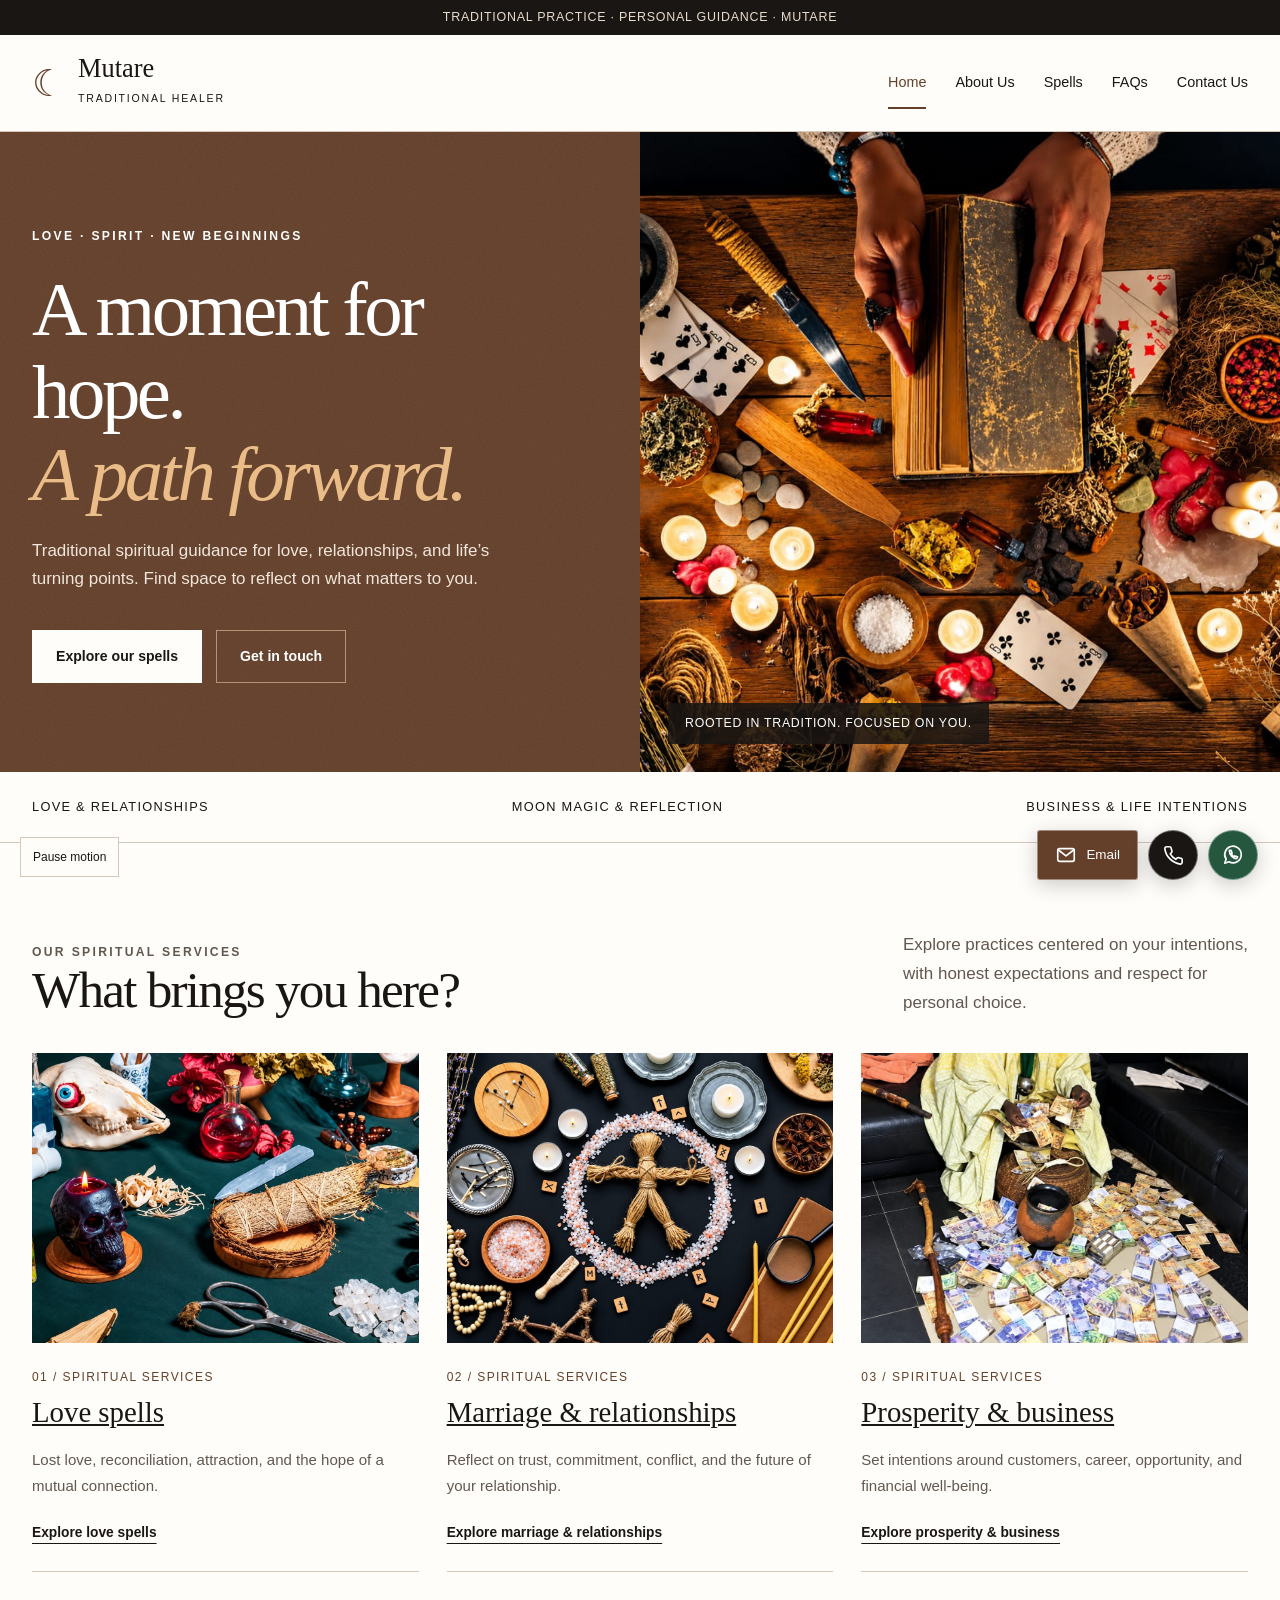
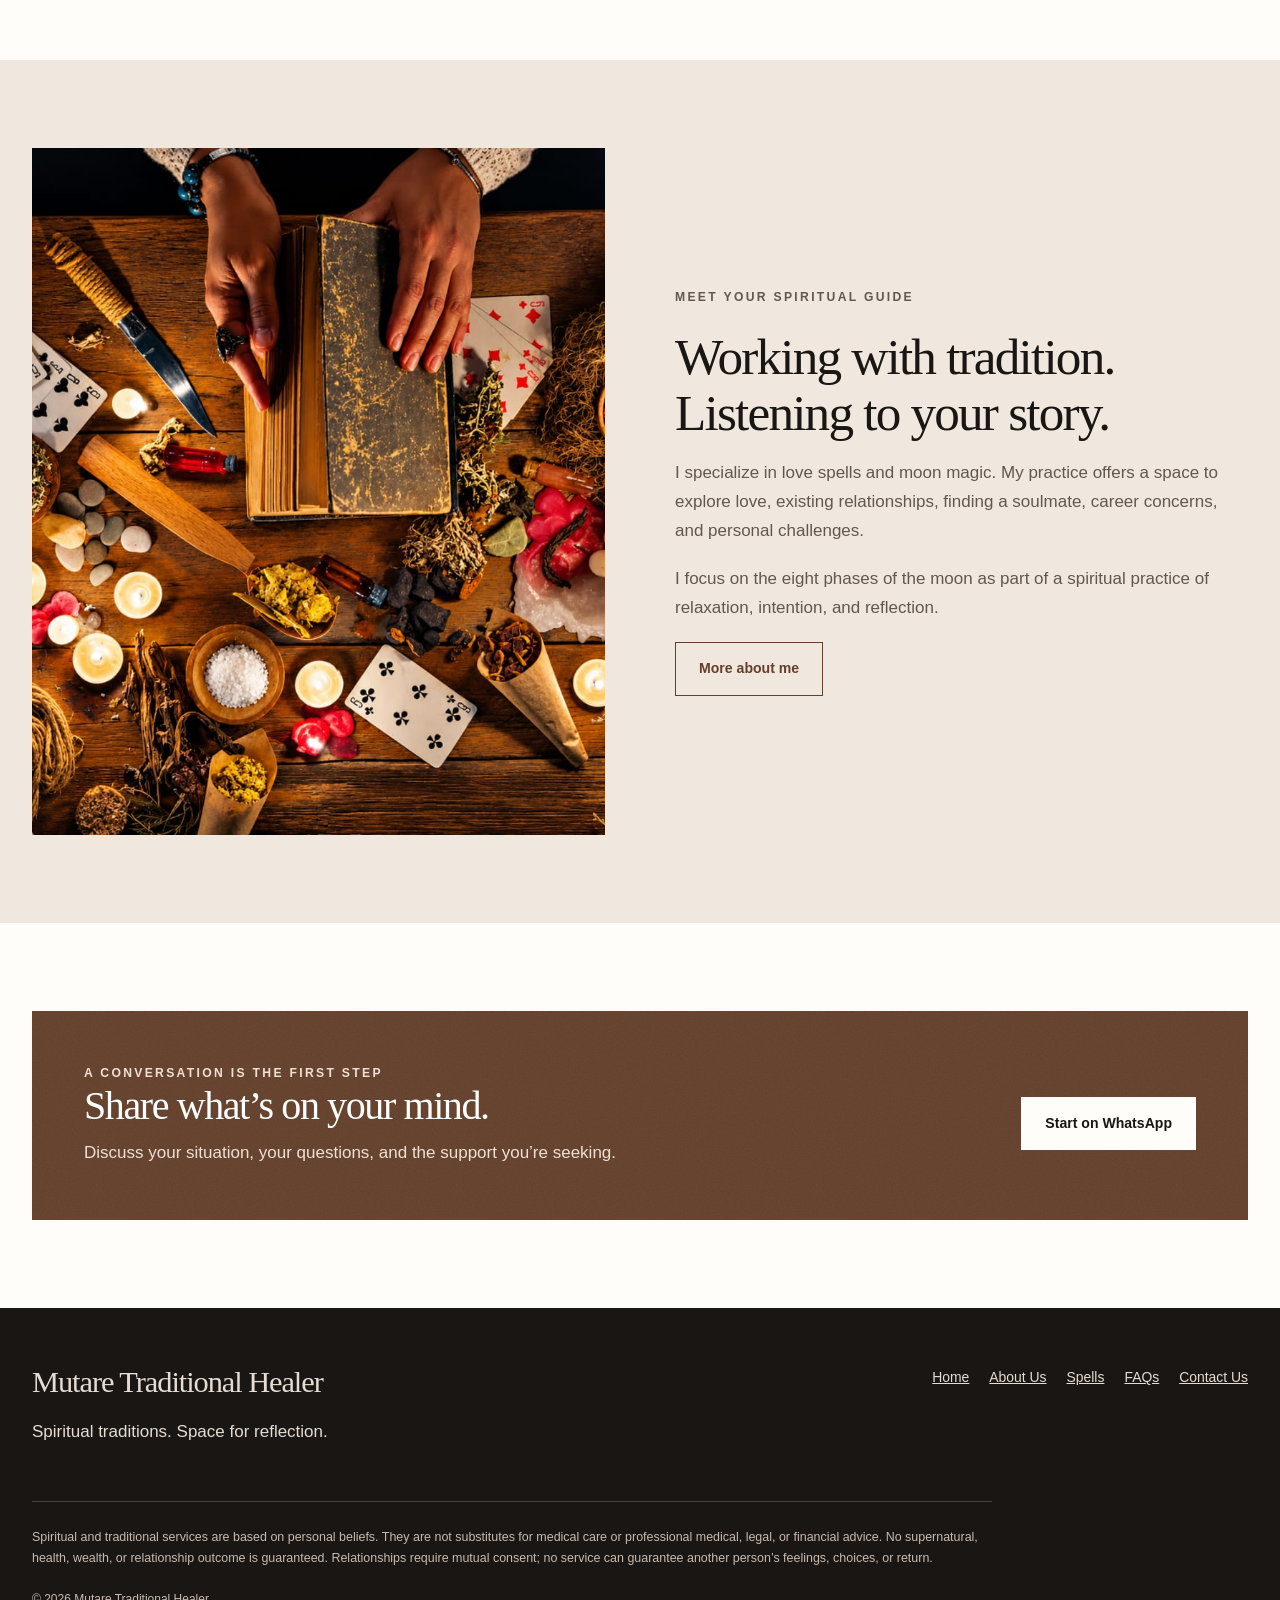
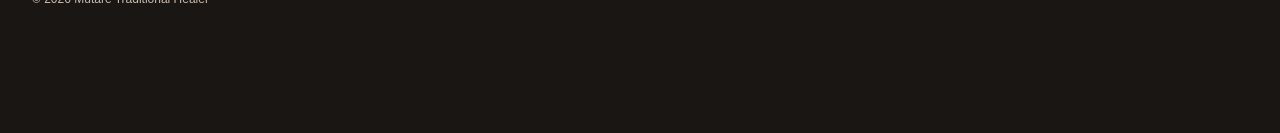
==== index.html @ 8c105fc8 "Add files via upload" ====
<!doctype html><html lang="en"><head><meta charset="utf-8"><meta name="viewport" content="width=device-width, initial-scale=1"><meta name="description" content="Traditional spiritual guidance for love, relationships, moon magic, and life intentions."><meta name="theme-color" content="#64402a"><title>Home | Mutare Traditional Healer</title><link rel="icon" type="image/svg+xml" href="data:image/svg+xml,%3Csvg xmlns='http://www.w3.org/2000/svg' viewBox='0 0 64 64'%3E%3Crect width='64' height='64' rx='10' fill='%2364402a'/%3E%3Cpath d='M43 12a22 22 0 1 0 0 40 23 23 0 0 1 0-40' fill='%23fffdfa'/%3E%3C/svg%3E"><link rel="stylesheet" href="styles.css"><script defer src="script.js"></script><noscript><style>.menu-toggle{display:none}.nav{display:flex;position:static;flex-wrap:wrap}.header-inner{flex-wrap:wrap;padding-block:12px}.motion-toggle{display:none}</style></noscript></head><body><a class="skip" href="#main">Skip to content</a><div class="topline">TRADITIONAL PRACTICE · PERSONAL GUIDANCE · MUTARE</div><header class="site-header"><div class="wrap header-inner"><a class="brand" href="index.html" aria-label="Mutare Traditional Healer home"><span class="brand-mark" aria-hidden="true">☾</span><span><strong>Mutare</strong><small>Traditional Healer</small></span></a><button class="menu-toggle" aria-expanded="false" aria-controls="navigation">Menu</button><nav class="nav" id="navigation" aria-label="Main navigation"><a href="index.html" aria-current="page">Home</a><a href="about.html">About Us</a><a href="spells.html">Spells</a><a href="faqs.html">FAQs</a><a href="contact.html">Contact Us</a></nav></div></header><main id="main"><section class="hero"><div class="hero-copy texture"><p class="eyebrow">Love · Spirit · New beginnings</p><h1>A moment for<br>hope.<br><em>A path forward.</em></h1><p>Traditional spiritual guidance for love, relationships, and life’s turning points. Find space to reflect on what matters to you.</p><div class="actions"><a class="button light" href="spells.html">Explore our spells</a><a class="button outline" href="contact.html">Get in touch</a></div></div><div class="hero-media"><img src="assets/love%20spell.jpeg" alt="Candles, herbs, and an open book arranged on a rustic ritual table" fetchpriority="high" width="1280" height="960"><span class="image-note">ROOTED IN TRADITION. FOCUSED ON YOU.</span></div></section><div class="intro-band"><div class="wrap"><span>Love & relationships</span><span>Moon magic & reflection</span><span>Business & life intentions</span></div></div><section class="section"><div class="wrap"><div class="section-heading" data-reveal><div><p class="eyebrow">Our spiritual services</p><h2>What brings you here?</h2></div><p>Explore practices centered on your intentions, with honest expectations and respect for personal choice.</p></div><div class="cards"><article class="card" data-reveal><a class="card-image" href="love-spells.html" aria-label="Explore Love spells"><img src="assets/get%20lost%20lover%20back%20spell.jpeg" alt="Love spells ritual imagery" loading="lazy" width="1280" height="960"></a><p class="number">01 / SPIRITUAL SERVICES</p><h3><a href="love-spells.html">Love spells</a></h3><p>Lost love, reconciliation, attraction, and the hope of a mutual connection.</p><a class="text-link" href="love-spells.html">Explore love spells</a></article><article class="card" data-reveal><a class="card-image" href="spells.html#relationships" aria-label="Explore Marriage & relationships"><img src="assets/stop%20divorce.jpeg" alt="Marriage & relationships ritual imagery" loading="lazy" width="1280" height="960"></a><p class="number">02 / SPIRITUAL SERVICES</p><h3><a href="spells.html#relationships">Marriage & relationships</a></h3><p>Reflect on trust, commitment, conflict, and the future of your relationship.</p><a class="text-link" href="spells.html#relationships">Explore marriage & relationships</a></article><article class="card" data-reveal><a class="card-image" href="spells.html#prosperity" aria-label="Explore Prosperity & business"><img src="assets/wealth%20ritual.jpeg" alt="Prosperity & business ritual imagery" loading="lazy" width="1280" height="960"></a><p class="number">03 / SPIRITUAL SERVICES</p><h3><a href="spells.html#prosperity">Prosperity & business</a></h3><p>Set intentions around customers, career, opportunity, and financial well-being.</p><a class="text-link" href="spells.html#prosperity">Explore prosperity & business</a></article></div></div></section><section class="section soft"><div class="wrap split" data-reveal><div><img src="assets/love%20spell.jpeg" alt="Traditional spell and moon magic service imagery" loading="lazy" width="1280" height="960"></div><div class="body-copy"><p class="eyebrow">Meet your spiritual guide</p><h2>Working with tradition.<br>Listening to your story.</h2><p>I specialize in love spells and moon magic. My practice offers a space to explore love, existing relationships, finding a soulmate, career concerns, and personal challenges.</p><p>I focus on the eight phases of the moon as part of a spiritual practice of relaxation, intention, and reflection.</p><a class="button dark-outline" href="about.html">More about me</a></div></div></section><section class="section"><div class="wrap callout texture" data-reveal><div><p class="eyebrow">A conversation is the first step</p><h2>Share what’s on your mind.</h2><p>Discuss your situation, your questions, and the support you’re seeking.</p></div><div class="actions"><a class="button light" href="https://wa.me/2639151360">Start on WhatsApp</a></div></div></section></main><footer class="site-footer"><div class="wrap"><div class="footer-top"><div><h2>Mutare Traditional Healer</h2><p>Spiritual traditions. Space for reflection.</p></div><nav class="footer-links" aria-label="Footer navigation"><a href="index.html">Home</a><a href="about.html">About Us</a><a href="spells.html">Spells</a><a href="faqs.html">FAQs</a><a href="contact.html">Contact Us</a></nav></div><p class="disclaimer">Spiritual and traditional services are based on personal beliefs. They are not substitutes for medical care or professional medical, legal, or financial advice. No supernatural, health, wealth, or relationship outcome is guaranteed. Relationships require mutual consent; no service can guarantee another person’s feelings, choices, or return.</p><p class="copyright">© 2026 Mutare Traditional Healer</p></div></footer><button class="motion-toggle" aria-pressed="false">Pause motion</button><div class="contact-dock" role="group" aria-label="Quick contact"><a class="email" href="mailto:mutaredamafalls@gmail.com" aria-label="Email Mutare Traditional Healer"><svg class="icon" viewBox="0 0 24 24" aria-hidden="true"><rect x="3" y="5" width="18" height="14" rx="2"/><path d="m3 6 9 7 9-7"/></svg><span>Email</span></a><a class="phone shake" href="tel:+2639151360" aria-label="Call +263 915 1360"><svg class="icon" viewBox="0 0 24 24" aria-hidden="true"><path d="M22 16.9v3a2 2 0 0 1-2.2 2A19.8 19.8 0 0 1 3.1 5.2 2 2 0 0 1 5.1 3h3a2 2 0 0 1 2 1.7c.1.9.4 1.8.7 2.6a2 2 0 0 1-.5 2.1L9 10.7a16 16 0 0 0 6 6l1.3-1.3a2 2 0 0 1 2.1-.5c.8.3 1.7.6 2.6.7a2 2 0 0 1 1 1.3z"/></svg></a><a class="whatsapp shake" href="https://wa.me/2639151360" aria-label="Chat on WhatsApp"><svg class="icon" viewBox="0 0 24 24" aria-hidden="true"><path d="M21 11.5a9 9 0 0 1-13.4 7.9L3 21l1.5-4.6A9 9 0 1 1 21 11.5z"/><path d="M8 7c0 5 4 9 8 9l1-2-3-1-1 1-3-3 1-1-1-3z"/></svg></a></div></body></html>
---- styles.css ----
@charset "UTF-8";
:root{--ink:#191613;--brown:#64402a;--rust:#85563a;--paper:#fffdfa;--muted:#62574f;--line:#d6c7bb;--gold:#dbaf78}*{box-sizing:border-box}html{scroll-behavior:smooth;scroll-padding-top:110px}body{margin:0;background:var(--paper);color:var(--ink);font:17px/1.7 Arial,sans-serif}a{color:inherit}img{display:block;width:100%;height:auto;object-fit:cover}button{font:inherit}h1,h2,h3,p{margin:0 0 1.2rem}h1,h2,h3{font-family:Georgia,serif;font-weight:400;line-height:1.08}h1{font-size:clamp(3rem,6vw,5.7rem);letter-spacing:-.045em}h2{font-size:clamp(2.2rem,4vw,3.6rem);letter-spacing:-.035em}h3{font-size:1.8rem}.wrap{width:min(1220px,calc(100% - 64px));margin:auto}.eyebrow{text-transform:uppercase;letter-spacing:.19em;font-size:.76rem;font-weight:700;margin-bottom:22px}.topline{background:var(--ink);color:#e9dccc;text-align:center;padding:7px 20px;font-size:.78rem;letter-spacing:.06em}.site-header{position:sticky;top:0;z-index:20;background:rgba(255,253,250,.97);border-bottom:1px solid var(--line)}.header-inner{display:flex;align-items:center;justify-content:space-between;gap:24px;min-height:96px}.brand{text-decoration:none;display:flex;align-items:center;gap:13px}.brand-mark{font-size:37px;color:var(--brown);line-height:1}.brand strong{font-family:Georgia,serif;font-size:1.65rem;font-weight:400;display:block;line-height:1.1}.brand small{font-size:.66rem;letter-spacing:.17em;text-transform:uppercase}.nav{display:flex;gap:29px;align-items:center}.nav a{text-decoration:none;font-size:.9rem;padding:13px 0;border-bottom:2px solid transparent}.nav a:hover,.nav a[aria-current=page]{border-color:var(--brown);color:var(--brown)}.menu-toggle{display:none;background:none;border:1px solid var(--line);padding:8px 14px}.texture{background-color:var(--brown);background-image:url("assets/grain.svg");color:white}.hero{display:grid;grid-template-columns:1fr 1fr;min-height:640px}.hero-copy{padding:75px max(32px,calc((100vw - 1220px)/2)) 70px;padding-right:55px;display:flex;flex-direction:column;justify-content:center}.hero-copy h1 em{font-weight:400;color:#e9bc88}.hero-copy p:not(.eyebrow){color:#f2e6dc;max-width:490px}.hero-media{position:relative;overflow:hidden}.hero-media img{height:100%;position:absolute;inset:0}.image-note{position:absolute;bottom:28px;left:28px;background:#191613dc;color:white;padding:10px 17px;font-size:.77rem;letter-spacing:.06em}.actions{display:flex;flex-wrap:wrap;gap:14px;margin-top:16px}.button{display:inline-flex;align-items:center;justify-content:center;gap:10px;padding:14px 23px;background:var(--brown);border:1px solid var(--brown);color:white;text-decoration:none;font-size:.88rem;font-weight:700;transition:background .2s,transform .2s}.button:hover{background:#3e291c;transform:translateY(-2px)}.button.light{background:var(--paper);border-color:var(--paper);color:var(--ink)}.button.outline{background:transparent;border-color:#b79275;color:white}.button.dark-outline{background:transparent;color:var(--brown)}.intro-band{padding:24px 0;border-bottom:1px solid var(--line)}.intro-band .wrap{display:flex;justify-content:space-between;gap:20px;flex-wrap:wrap}.intro-band span{font-size:.8rem;letter-spacing:.1em;text-transform:uppercase}.section{padding:88px 0}.section-heading{display:flex;justify-content:space-between;align-items:end;gap:40px;margin-bottom:35px}.section-heading h2{max-width:650px;margin-bottom:0}.section-heading p{max-width:345px;color:var(--muted);margin:0}.cards{display:grid;grid-template-columns:repeat(3,1fr);gap:28px}.card{border-bottom:1px solid var(--line);padding-bottom:24px}.card-image{overflow:hidden;display:block;margin-bottom:24px}.card img{aspect-ratio:4/3;transition:transform .6s}.card:hover img{transform:scale(1.035)}.card p{color:var(--muted);font-size:.94rem}.card .number{font-size:.75rem;letter-spacing:.12em;color:var(--brown);margin-bottom:10px}.text-link{font-weight:700;font-size:.86rem;text-underline-offset:6px}.split{display:grid;grid-template-columns:1fr 1fr;align-items:center;gap:70px}.split img{aspect-ratio:5/6}.soft{background:#f0e8df}.body-copy p{color:var(--muted)}.callout{padding:52px;display:flex;justify-content:space-between;gap:35px;align-items:center}.callout h2{font-size:2.5rem;margin-bottom:12px}.callout p{margin:0;color:#efe1d5}.page-heading{padding:65px 0}.page-heading h1{font-size:clamp(3rem,6vw,4.9rem);max-width:850px}.page-heading p:last-child{max-width:720px;margin-bottom:0}.breadcrumb{font-size:.8rem;margin-bottom:25px}.prose{max-width:820px}.prose h2{font-size:2.4rem;margin-top:45px}.prose p{color:var(--muted)}.prose ul{padding-left:22px}.note{border-left:3px solid var(--rust);padding:18px 22px;background:#f0e8df;font-size:.92rem;margin:28px 0}.moon-row{display:flex;justify-content:space-between;gap:12px;margin:30px 0;font-size:2.1rem;color:var(--brown);flex-wrap:wrap}.service-grid{display:grid;grid-template-columns:repeat(2,1fr);gap:32px}.service-grid .card img{aspect-ratio:16/10}.service-grid ul{padding-left:22px;color:var(--muted)}.faq-layout{display:grid;grid-template-columns:1fr 2fr;gap:75px}.faq-layout aside p{color:var(--muted)}details{border-bottom:1px solid var(--line);padding:22px 0}summary{cursor:pointer;font-family:Georgia,serif;font-size:1.35rem;padding-right:24px}details p{margin:18px 0 0;color:var(--muted)}.contact-grid{display:grid;grid-template-columns:repeat(3,1fr);gap:25px}.contact-card{padding:35px 25px;border:1px solid var(--line);overflow-wrap:anywhere}.contact-card>svg{width:35px;height:35px;color:var(--brown);margin-bottom:24px}.contact-card p{color:var(--muted);font-size:.92rem}.contact-card .button{margin-top:10px}.site-footer{background:var(--ink);color:#e6dcd4;padding:58px 0 105px}.footer-top{display:flex;justify-content:space-between;gap:40px;margin-bottom:35px}.footer-top h2{font-size:1.9rem}.footer-links{display:flex;gap:20px;flex-wrap:wrap;font-size:.87rem}.disclaimer{border-top:1px solid #514237;padding-top:25px;font-size:.78rem;color:#c9bbb0;max-width:960px}.copyright{font-size:.75rem;color:#c9bbb0}.contact-dock{position:fixed;bottom:20px;right:22px;display:flex;gap:10px;z-index:30}.contact-dock a{box-shadow:0 5px 20px #0003;text-decoration:none;display:flex;align-items:center;justify-content:center;gap:9px;background:var(--ink);color:white;min-width:50px;min-height:50px;padding:12px;border:1px solid #fff6;border-radius:50%}.contact-dock .email{border-radius:3px;padding:12px 17px;font-size:.84rem;background:var(--brown);animation:dance 6s 1s infinite}.contact-dock .whatsapp{background:#24573d}.icon{width:22px;height:22px;fill:none;stroke:currentColor;stroke-width:1.8;stroke-linecap:round;stroke-linejoin:round}.shake .icon{animation:shake 5s infinite}.phone .icon{animation-delay:1s}.motion-toggle{position:fixed;bottom:23px;left:20px;z-index:30;border:1px solid var(--line);background:var(--paper);color:var(--ink);padding:9px 12px;font-size:.75rem}.skip{position:fixed;top:-100px;left:15px;z-index:99;background:white;padding:12px}.skip:focus{top:10px}:focus-visible{outline:3px solid #b47b3f;outline-offset:5px}.reveal-ready{opacity:0;transform:translateY(24px);transition:opacity .65s ease,transform .65s ease}.reveal-ready.visible{opacity:1;transform:none}@keyframes shake{0%,8%,100%{transform:rotate(0)}2%,6%{transform:rotate(-15deg)}4%{transform:rotate(15deg)}}@keyframes dance{0%,12%,100%{transform:translateY(0) rotate(0)}3%,9%{transform:translateY(-5px) rotate(-3deg)}6%{transform:translateY(-2px) rotate(3deg)}}.motion-off *{animation:none!important;scroll-behavior:auto!important}.motion-off .reveal-ready{opacity:1;transform:none;transition:none}@media(prefers-reduced-motion:reduce){html{scroll-behavior:auto}*,*::before,*::after{animation:none!important;transition:none!important}.reveal-ready{opacity:1;transform:none}}@media(min-width:1600px){.hero-copy{padding-left:max(32px,calc((100vw - 1220px)/2));padding-right:60px}}@media(max-width:900px){.nav{gap:17px}.wrap{width:calc(100% - 40px)}.hero{min-height:570px}.hero-copy{padding:55px 30px}.cards{gap:20px}.split{gap:35px}.contact-grid{grid-template-columns:1fr}.faq-layout{gap:35px}.section{padding:65px 0}}@media(max-width:700px){.header-inner{min-height:80px}.brand strong{font-size:1.4rem}.menu-toggle{display:block}.nav{display:none;position:absolute;top:100%;left:0;right:0;padding:15px 25px;background:var(--paper);border-bottom:1px solid var(--line);flex-direction:column;align-items:stretch;gap:0}.nav.open{display:flex}.hero{grid-template-columns:1fr}.hero-copy{padding:48px 24px}.hero-media{height:330px}.hero h1{font-size:3.4rem}.cards,.service-grid,.split,.faq-layout{grid-template-columns:1fr}.cards{gap:38px}.section-heading{display:block}.section-heading p{margin-top:20px}.intro-band .wrap{gap:10px;justify-content:center}.intro-band span{font-size:.67rem}.section{padding:55px 0}.split img{aspect-ratio:4/3}.callout{padding:30px 24px;display:block}.callout .actions{margin-top:25px}.footer-top{flex-direction:column}.page-heading{padding:48px 0}.page-heading h1{font-size:3.1rem}.contact-dock{right:12px;bottom:13px;gap:7px}.contact-dock a{min-width:44px;min-height:44px;padding:10px}.contact-dock .email{padding:10px 12px}.motion-toggle{left:12px;bottom:17px;font-size:.65rem;padding:7px}.site-footer{padding-bottom:110px}}
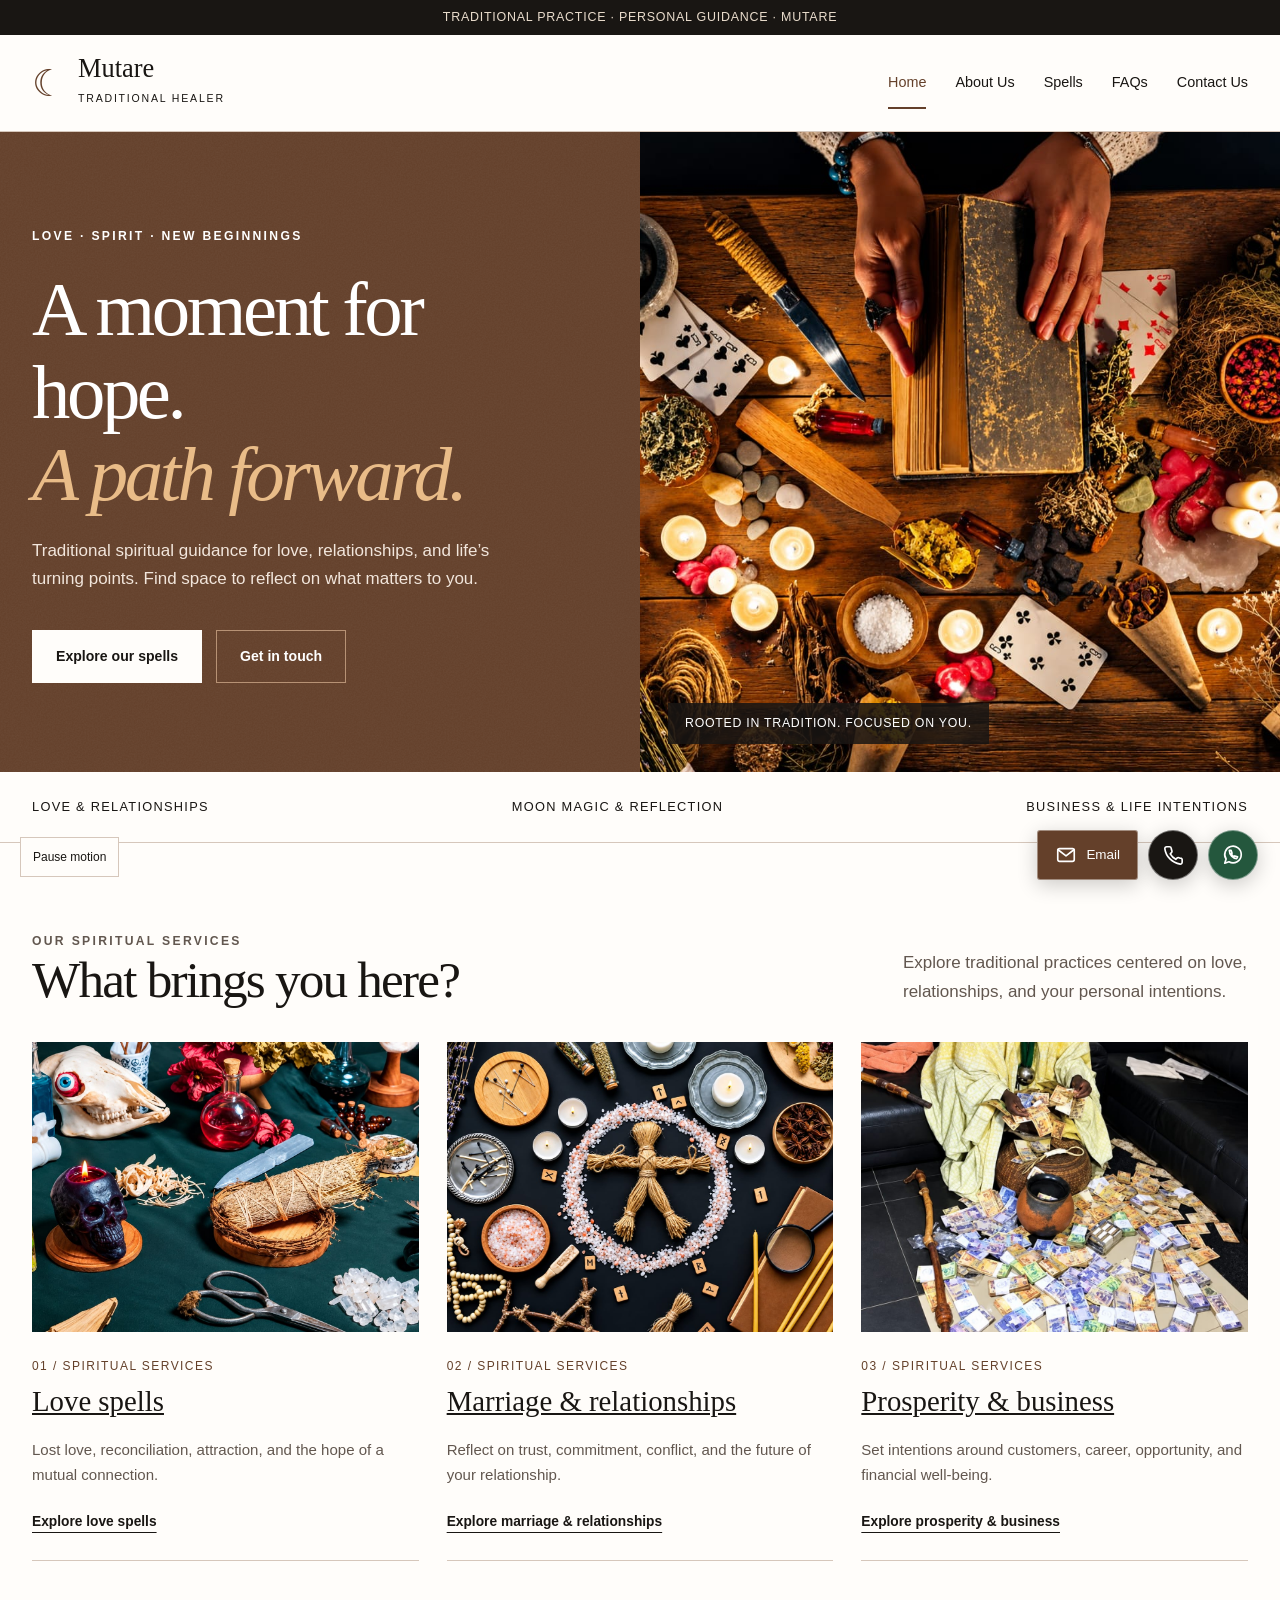
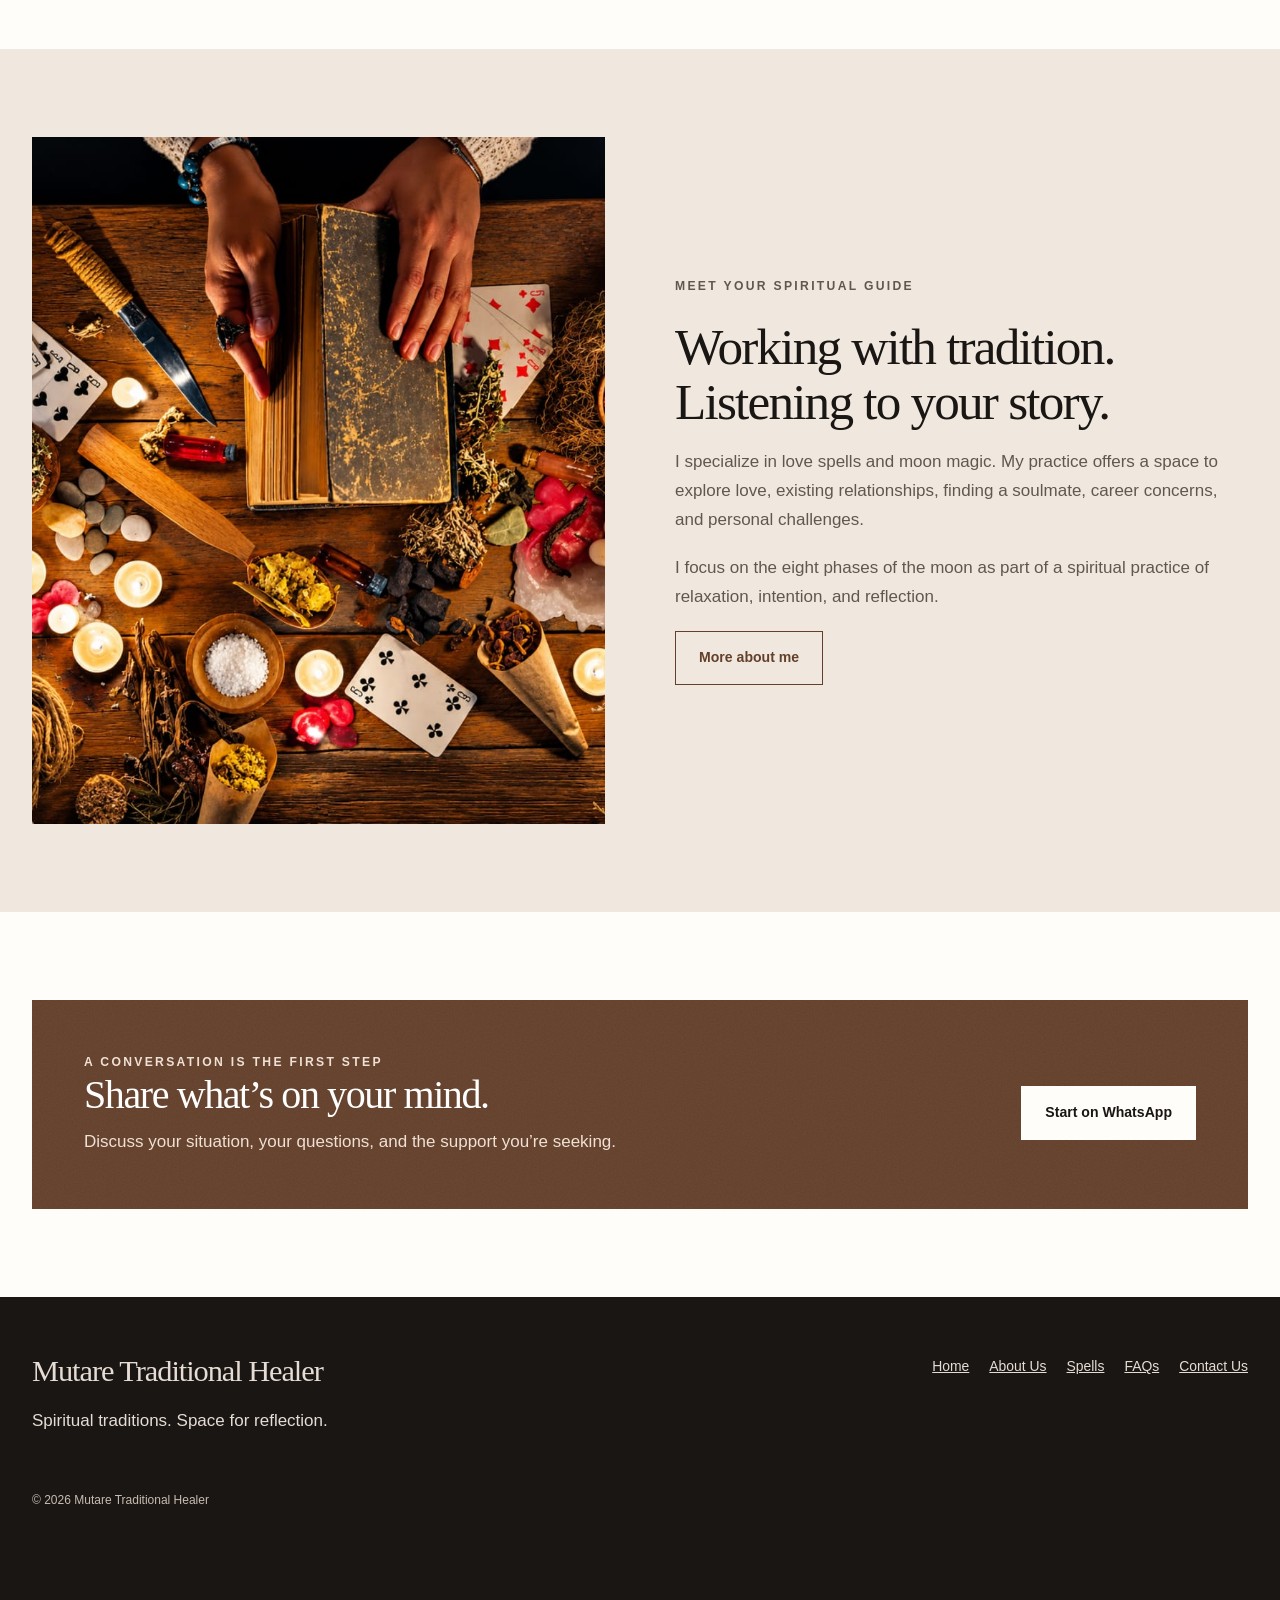
==== commit a68b2cfe: "Add files via upload" ====
--- a/index.html
+++ b/index.html
@@ -1 +1 @@
-<!doctype html><html lang="en"><head><meta charset="utf-8"><meta name="viewport" content="width=device-width, initial-scale=1"><meta name="description" content="Traditional spiritual guidance for love, relationships, moon magic, and life intentions."><meta name="theme-color" content="#64402a"><title>Home | Mutare Traditional Healer</title><link rel="icon" type="image/svg+xml" href="data:image/svg+xml,%3Csvg xmlns='http://www.w3.org/2000/svg' viewBox='0 0 64 64'%3E%3Crect width='64' height='64' rx='10' fill='%2364402a'/%3E%3Cpath d='M43 12a22 22 0 1 0 0 40 23 23 0 0 1 0-40' fill='%23fffdfa'/%3E%3C/svg%3E"><link rel="stylesheet" href="styles.css"><script defer src="script.js"></script><noscript><style>.menu-toggle{display:none}.nav{display:flex;position:static;flex-wrap:wrap}.header-inner{flex-wrap:wrap;padding-block:12px}.motion-toggle{display:none}</style></noscript></head><body><a class="skip" href="#main">Skip to content</a><div class="topline">TRADITIONAL PRACTICE · PERSONAL GUIDANCE · MUTARE</div><header class="site-header"><div class="wrap header-inner"><a class="brand" href="index.html" aria-label="Mutare Traditional Healer home"><span class="brand-mark" aria-hidden="true">☾</span><span><strong>Mutare</strong><small>Traditional Healer</small></span></a><button class="menu-toggle" aria-expanded="false" aria-controls="navigation">Menu</button><nav class="nav" id="navigation" aria-label="Main navigation"><a href="index.html" aria-current="page">Home</a><a href="about.html">About Us</a><a href="spells.html">Spells</a><a href="faqs.html">FAQs</a><a href="contact.html">Contact Us</a></nav></div></header><main id="main"><section class="hero"><div class="hero-copy texture"><p class="eyebrow">Love · Spirit · New beginnings</p><h1>A moment for<br>hope.<br><em>A path forward.</em></h1><p>Traditional spiritual guidance for love, relationships, and life’s turning points. Find space to reflect on what matters to you.</p><div class="actions"><a class="button light" href="spells.html">Explore our spells</a><a class="button outline" href="contact.html">Get in touch</a></div></div><div class="hero-media"><img src="assets/love%20spell.jpeg" alt="Candles, herbs, and an open book arranged on a rustic ritual table" fetchpriority="high" width="1280" height="960"><span class="image-note">ROOTED IN TRADITION. FOCUSED ON YOU.</span></div></section><div class="intro-band"><div class="wrap"><span>Love & relationships</span><span>Moon magic & reflection</span><span>Business & life intentions</span></div></div><section class="section"><div class="wrap"><div class="section-heading" data-reveal><div><p class="eyebrow">Our spiritual services</p><h2>What brings you here?</h2></div><p>Explore practices centered on your intentions, with honest expectations and respect for personal choice.</p></div><div class="cards"><article class="card" data-reveal><a class="card-image" href="love-spells.html" aria-label="Explore Love spells"><img src="assets/get%20lost%20lover%20back%20spell.jpeg" alt="Love spells ritual imagery" loading="lazy" width="1280" height="960"></a><p class="number">01 / SPIRITUAL SERVICES</p><h3><a href="love-spells.html">Love spells</a></h3><p>Lost love, reconciliation, attraction, and the hope of a mutual connection.</p><a class="text-link" href="love-spells.html">Explore love spells</a></article><article class="card" data-reveal><a class="card-image" href="spells.html#relationships" aria-label="Explore Marriage & relationships"><img src="assets/stop%20divorce.jpeg" alt="Marriage & relationships ritual imagery" loading="lazy" width="1280" height="960"></a><p class="number">02 / SPIRITUAL SERVICES</p><h3><a href="spells.html#relationships">Marriage & relationships</a></h3><p>Reflect on trust, commitment, conflict, and the future of your relationship.</p><a class="text-link" href="spells.html#relationships">Explore marriage & relationships</a></article><article class="card" data-reveal><a class="card-image" href="spells.html#prosperity" aria-label="Explore Prosperity & business"><img src="assets/wealth%20ritual.jpeg" alt="Prosperity & business ritual imagery" loading="lazy" width="1280" height="960"></a><p class="number">03 / SPIRITUAL SERVICES</p><h3><a href="spells.html#prosperity">Prosperity & business</a></h3><p>Set intentions around customers, career, opportunity, and financial well-being.</p><a class="text-link" href="spells.html#prosperity">Explore prosperity & business</a></article></div></div></section><section class="section soft"><div class="wrap split" data-reveal><div><img src="assets/love%20spell.jpeg" alt="Traditional spell and moon magic service imagery" loading="lazy" width="1280" height="960"></div><div class="body-copy"><p class="eyebrow">Meet your spiritual guide</p><h2>Working with tradition.<br>Listening to your story.</h2><p>I specialize in love spells and moon magic. My practice offers a space to explore love, existing relationships, finding a soulmate, career concerns, and personal challenges.</p><p>I focus on the eight phases of the moon as part of a spiritual practice of relaxation, intention, and reflection.</p><a class="button dark-outline" href="about.html">More about me</a></div></div></section><section class="section"><div class="wrap callout texture" data-reveal><div><p class="eyebrow">A conversation is the first step</p><h2>Share what’s on your mind.</h2><p>Discuss your situation, your questions, and the support you’re seeking.</p></div><div class="actions"><a class="button light" href="https://wa.me/2639151360">Start on WhatsApp</a></div></div></section></main><footer class="site-footer"><div class="wrap"><div class="footer-top"><div><h2>Mutare Traditional Healer</h2><p>Spiritual traditions. Space for reflection.</p></div><nav class="footer-links" aria-label="Footer navigation"><a href="index.html">Home</a><a href="about.html">About Us</a><a href="spells.html">Spells</a><a href="faqs.html">FAQs</a><a href="contact.html">Contact Us</a></nav></div><p class="disclaimer">Spiritual and traditional services are based on personal beliefs. They are not substitutes for medical care or professional medical, legal, or financial advice. No supernatural, health, wealth, or relationship outcome is guaranteed. Relationships require mutual consent; no service can guarantee another person’s feelings, choices, or return.</p><p class="copyright">© 2026 Mutare Traditional Healer</p></div></footer><button class="motion-toggle" aria-pressed="false">Pause motion</button><div class="contact-dock" role="group" aria-label="Quick contact"><a class="email" href="mailto:mutaredamafalls@gmail.com" aria-label="Email Mutare Traditional Healer"><svg class="icon" viewBox="0 0 24 24" aria-hidden="true"><rect x="3" y="5" width="18" height="14" rx="2"/><path d="m3 6 9 7 9-7"/></svg><span>Email</span></a><a class="phone shake" href="tel:+2639151360" aria-label="Call +263 915 1360"><svg class="icon" viewBox="0 0 24 24" aria-hidden="true"><path d="M22 16.9v3a2 2 0 0 1-2.2 2A19.8 19.8 0 0 1 3.1 5.2 2 2 0 0 1 5.1 3h3a2 2 0 0 1 2 1.7c.1.9.4 1.8.7 2.6a2 2 0 0 1-.5 2.1L9 10.7a16 16 0 0 0 6 6l1.3-1.3a2 2 0 0 1 2.1-.5c.8.3 1.7.6 2.6.7a2 2 0 0 1 1 1.3z"/></svg></a><a class="whatsapp shake" href="https://wa.me/2639151360" aria-label="Chat on WhatsApp"><svg class="icon" viewBox="0 0 24 24" aria-hidden="true"><path d="M21 11.5a9 9 0 0 1-13.4 7.9L3 21l1.5-4.6A9 9 0 1 1 21 11.5z"/><path d="M8 7c0 5 4 9 8 9l1-2-3-1-1 1-3-3 1-1-1-3z"/></svg></a></div></body></html>+<!doctype html><html lang="en"><head><meta charset="utf-8"><meta name="viewport" content="width=device-width, initial-scale=1"><meta name="description" content="Traditional spiritual guidance for love, relationships, moon magic, and life intentions."><meta name="theme-color" content="#64402a"><title>Home | Mutare Traditional Healer</title><link rel="icon" type="image/svg+xml" href="data:image/svg+xml,%3Csvg xmlns='http://www.w3.org/2000/svg' viewBox='0 0 64 64'%3E%3Crect width='64' height='64' rx='10' fill='%2364402a'/%3E%3Cpath d='M43 12a22 22 0 1 0 0 40 23 23 0 0 1 0-40' fill='%23fffdfa'/%3E%3C/svg%3E"><link rel="stylesheet" href="styles.css"><script defer src="script.js"></script><noscript><style>.menu-toggle{display:none}.nav{display:flex;position:static;flex-wrap:wrap}.header-inner{flex-wrap:wrap;padding-block:12px}.motion-toggle{display:none}</style></noscript></head><body><a class="skip" href="#main">Skip to content</a><div class="topline">TRADITIONAL PRACTICE · PERSONAL GUIDANCE · MUTARE</div><header class="site-header"><div class="wrap header-inner"><a class="brand" href="index.html" aria-label="Mutare Traditional Healer home"><span class="brand-mark" aria-hidden="true">☾</span><span><strong>Mutare</strong><small>Traditional Healer</small></span></a><button class="menu-toggle" aria-expanded="false" aria-controls="navigation">Menu</button><nav class="nav" id="navigation" aria-label="Main navigation"><a href="index.html" aria-current="page">Home</a><a href="about.html">About Us</a><a href="spells.html">Spells</a><a href="faqs.html">FAQs</a><a href="contact.html">Contact Us</a></nav></div></header><main id="main"><section class="hero"><div class="hero-copy texture"><p class="eyebrow">Love · Spirit · New beginnings</p><h1>A moment for<br>hope.<br><em>A path forward.</em></h1><p>Traditional spiritual guidance for love, relationships, and life’s turning points. Find space to reflect on what matters to you.</p><div class="actions"><a class="button light" href="spells.html">Explore our spells</a><a class="button outline" href="contact.html">Get in touch</a></div></div><div class="hero-media"><img src="assets/love%20spell.jpeg" alt="Candles, herbs, and an open book arranged on a rustic ritual table" fetchpriority="high" width="1280" height="960"><span class="image-note">ROOTED IN TRADITION. FOCUSED ON YOU.</span></div></section><div class="intro-band"><div class="wrap"><span>Love & relationships</span><span>Moon magic & reflection</span><span>Business & life intentions</span></div></div><section class="section"><div class="wrap"><div class="section-heading" data-reveal><div><p class="eyebrow">Our spiritual services</p><h2>What brings you here?</h2></div><p>Explore traditional practices centered on love, relationships, and your personal intentions.</p></div><div class="cards"><article class="card" data-reveal><a class="card-image" href="love-spells.html" aria-label="Explore Love spells"><img src="assets/get%20lost%20lover%20back%20spell.jpeg" alt="Love spells ritual imagery" loading="lazy" width="1280" height="960"></a><p class="number">01 / SPIRITUAL SERVICES</p><h3><a href="love-spells.html">Love spells</a></h3><p>Lost love, reconciliation, attraction, and the hope of a mutual connection.</p><a class="text-link" href="love-spells.html">Explore love spells</a></article><article class="card" data-reveal><a class="card-image" href="spells.html#relationships" aria-label="Explore Marriage & relationships"><img src="assets/stop%20divorce.jpeg" alt="Marriage & relationships ritual imagery" loading="lazy" width="1280" height="960"></a><p class="number">02 / SPIRITUAL SERVICES</p><h3><a href="spells.html#relationships">Marriage & relationships</a></h3><p>Reflect on trust, commitment, conflict, and the future of your relationship.</p><a class="text-link" href="spells.html#relationships">Explore marriage & relationships</a></article><article class="card" data-reveal><a class="card-image" href="spells.html#prosperity" aria-label="Explore Prosperity & business"><img src="assets/wealth%20ritual.jpeg" alt="Prosperity & business ritual imagery" loading="lazy" width="1280" height="960"></a><p class="number">03 / SPIRITUAL SERVICES</p><h3><a href="spells.html#prosperity">Prosperity & business</a></h3><p>Set intentions around customers, career, opportunity, and financial well-being.</p><a class="text-link" href="spells.html#prosperity">Explore prosperity & business</a></article></div></div></section><section class="section soft"><div class="wrap split" data-reveal><div><img src="assets/love%20spell.jpeg" alt="Traditional spell and moon magic service imagery" loading="lazy" width="1280" height="960"></div><div class="body-copy"><p class="eyebrow">Meet your spiritual guide</p><h2>Working with tradition.<br>Listening to your story.</h2><p>I specialize in love spells and moon magic. My practice offers a space to explore love, existing relationships, finding a soulmate, career concerns, and personal challenges.</p><p>I focus on the eight phases of the moon as part of a spiritual practice of relaxation, intention, and reflection.</p><a class="button dark-outline" href="about.html">More about me</a></div></div></section><section class="section"><div class="wrap callout texture" data-reveal><div><p class="eyebrow">A conversation is the first step</p><h2>Share what’s on your mind.</h2><p>Discuss your situation, your questions, and the support you’re seeking.</p></div><div class="actions"><a class="button light" href="https://wa.me/2639151360">Start on WhatsApp</a></div></div></section></main><footer class="site-footer"><div class="wrap"><div class="footer-top"><div><h2>Mutare Traditional Healer</h2><p>Spiritual traditions. Space for reflection.</p></div><nav class="footer-links" aria-label="Footer navigation"><a href="index.html">Home</a><a href="about.html">About Us</a><a href="spells.html">Spells</a><a href="faqs.html">FAQs</a><a href="contact.html">Contact Us</a></nav></div><p class="copyright">© 2026 Mutare Traditional Healer</p></div></footer><button class="motion-toggle" aria-pressed="false">Pause motion</button><div class="contact-dock" role="group" aria-label="Quick contact"><a class="email" href="mailto:mutaredamafalls@gmail.com" aria-label="Email Mutare Traditional Healer"><svg class="icon" viewBox="0 0 24 24" aria-hidden="true"><rect x="3" y="5" width="18" height="14" rx="2"/><path d="m3 6 9 7 9-7"/></svg><span>Email</span></a><a class="phone shake" href="tel:+2639151360" aria-label="Call +263 915 1360"><svg class="icon" viewBox="0 0 24 24" aria-hidden="true"><path d="M22 16.9v3a2 2 0 0 1-2.2 2A19.8 19.8 0 0 1 3.1 5.2 2 2 0 0 1 5.1 3h3a2 2 0 0 1 2 1.7c.1.9.4 1.8.7 2.6a2 2 0 0 1-.5 2.1L9 10.7a16 16 0 0 0 6 6l1.3-1.3a2 2 0 0 1 2.1-.5c.8.3 1.7.6 2.6.7a2 2 0 0 1 1 1.3z"/></svg></a><a class="whatsapp shake" href="https://wa.me/2639151360" aria-label="Chat on WhatsApp"><svg class="icon" viewBox="0 0 24 24" aria-hidden="true"><path d="M21 11.5a9 9 0 0 1-13.4 7.9L3 21l1.5-4.6A9 9 0 1 1 21 11.5z"/><path d="M8 7c0 5 4 9 8 9l1-2-3-1-1 1-3-3 1-1-1-3z"/></svg></a></div></body></html>
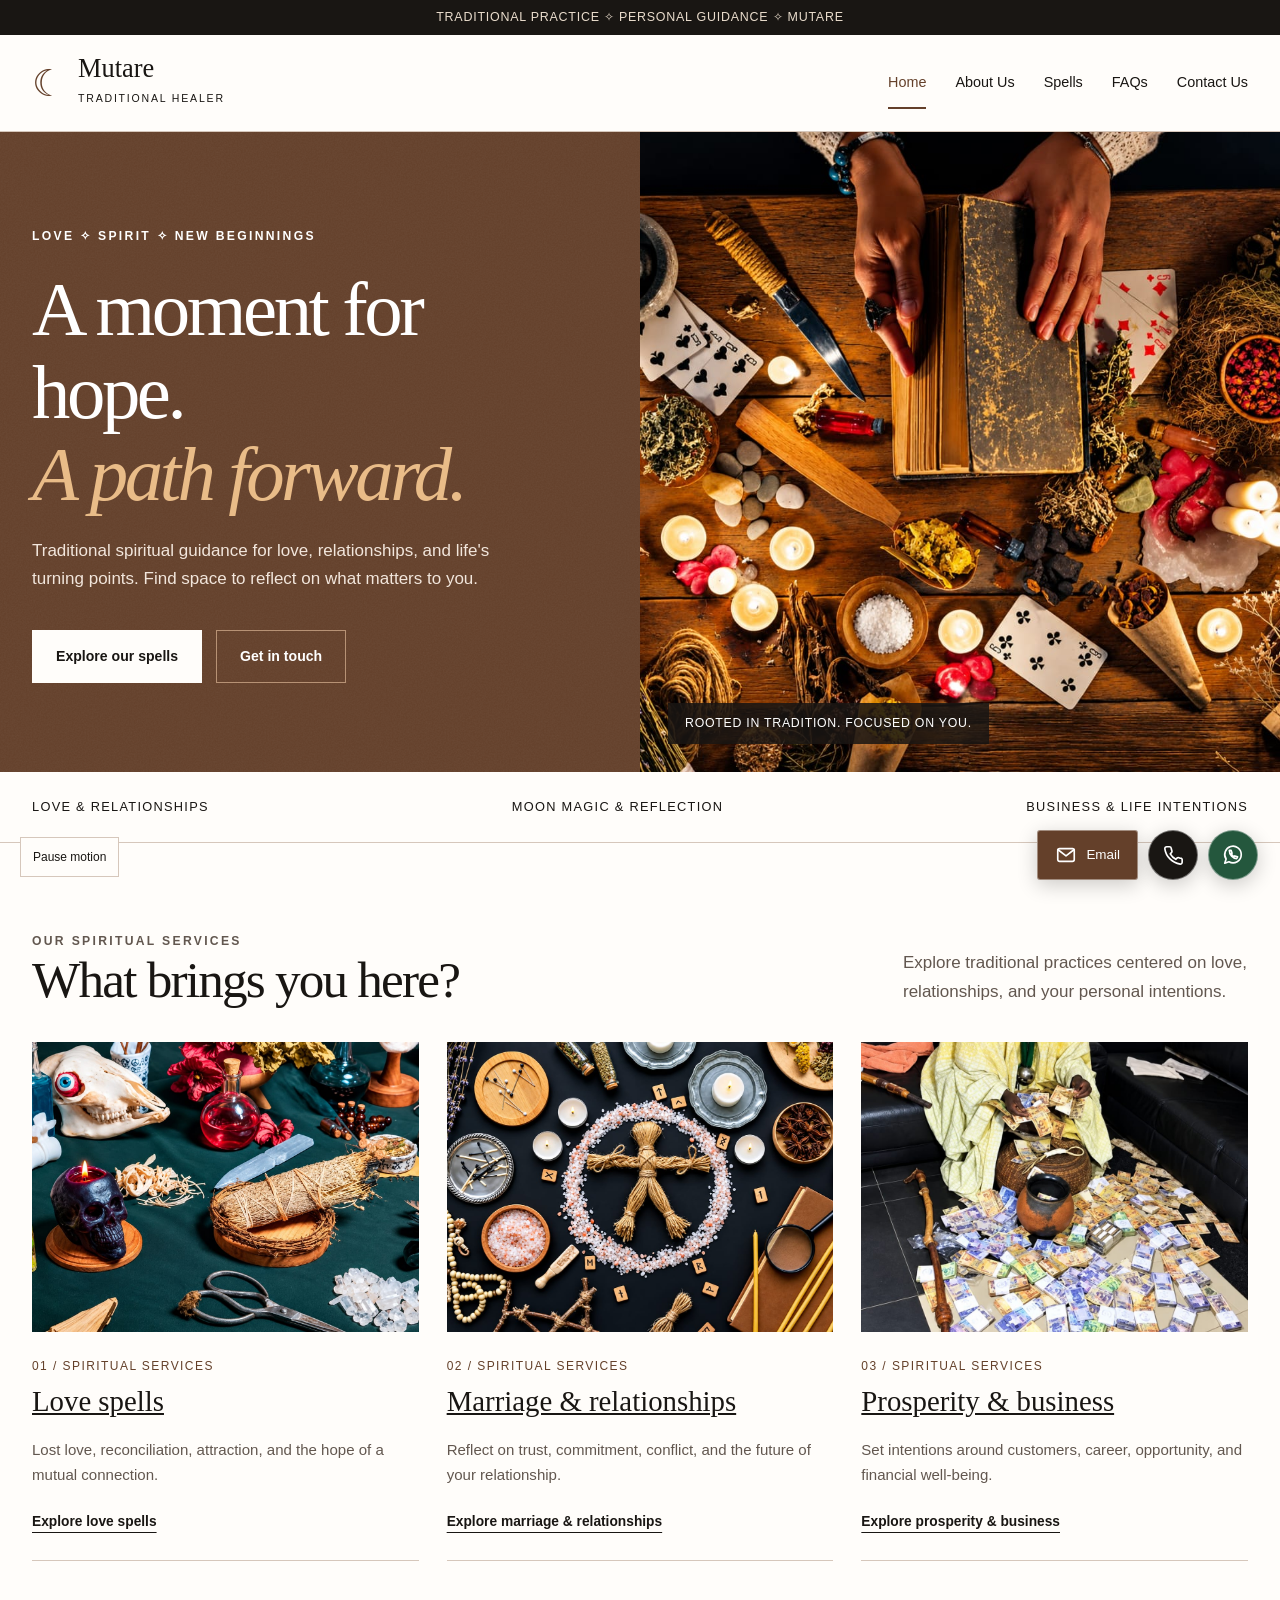
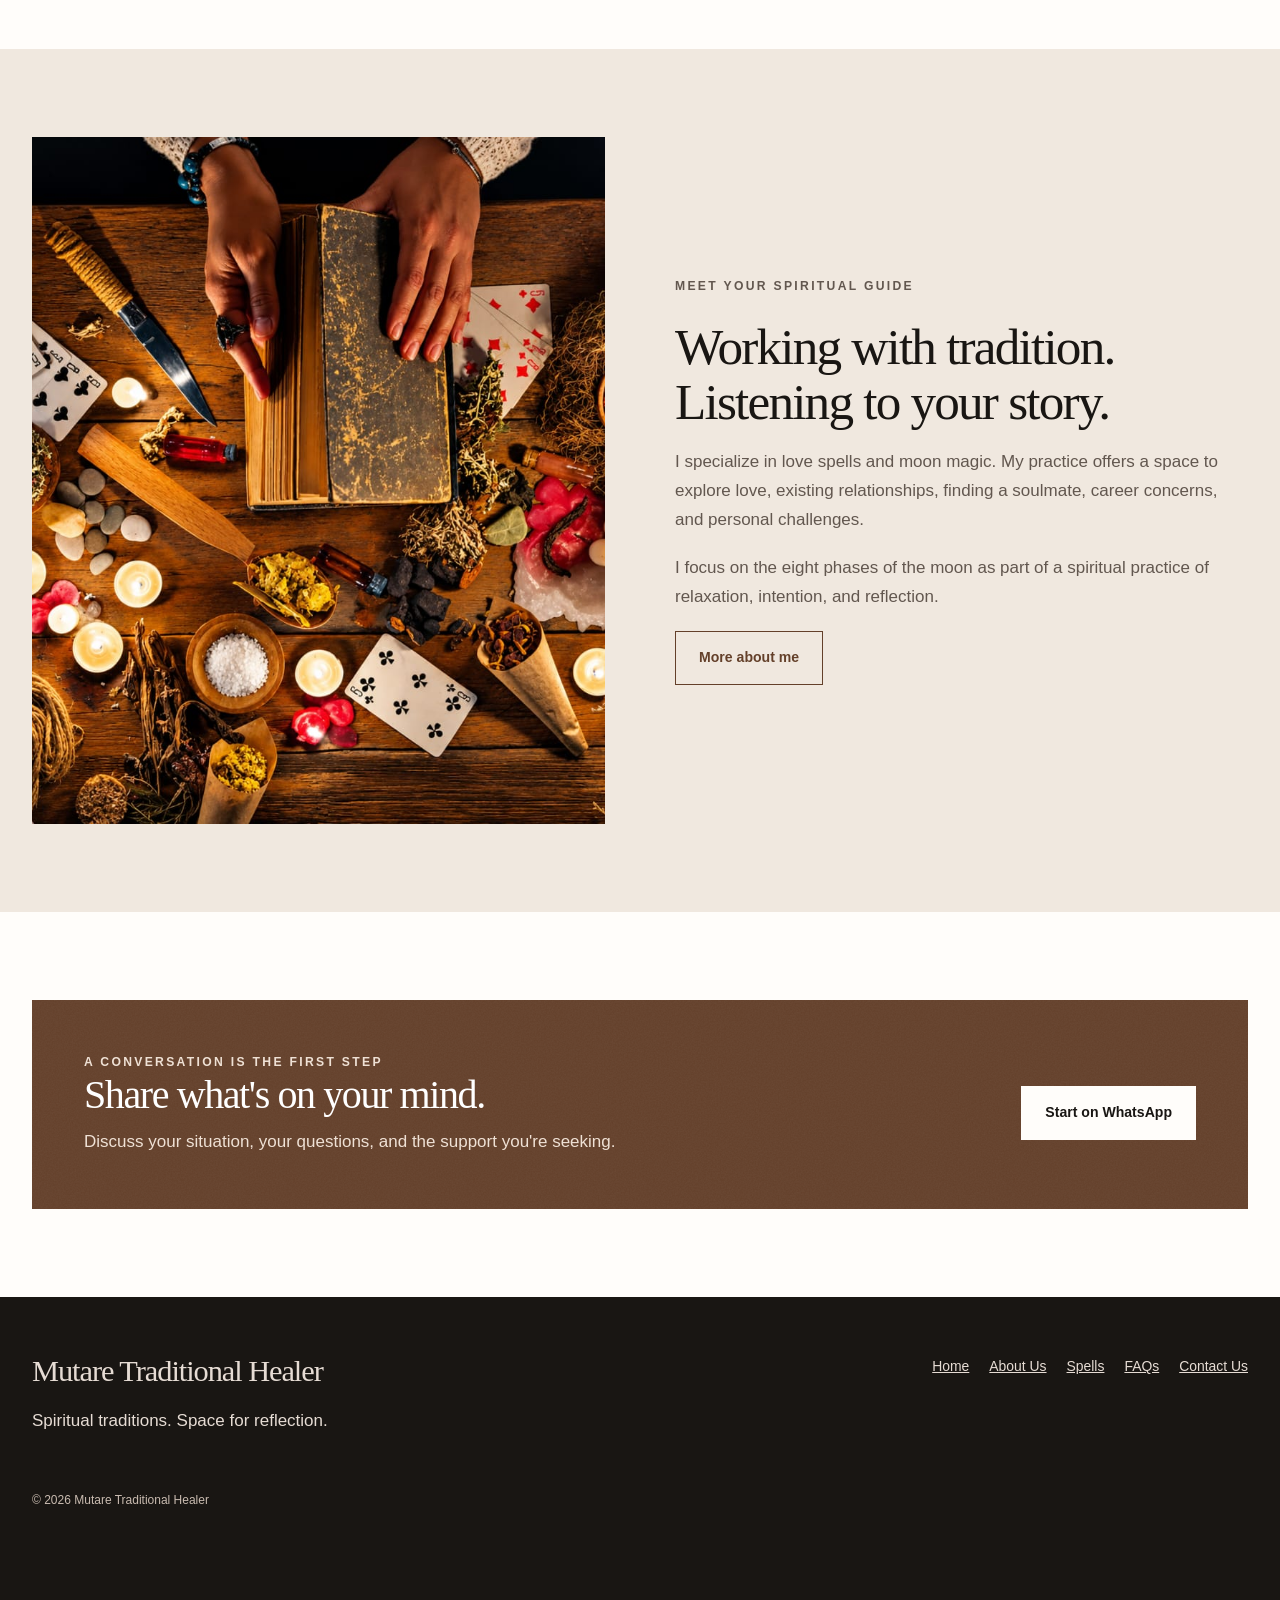
==== commit d75ea5a4: "Update contact phone number to +263785356774 on all pages" ====
--- a/index.html
+++ b/index.html
@@ -1 +1 @@
-<!doctype html><html lang="en"><head><meta charset="utf-8"><meta name="viewport" content="width=device-width, initial-scale=1"><meta name="description" content="Traditional spiritual guidance for love, relationships, moon magic, and life intentions."><meta name="theme-color" content="#64402a"><title>Home | Mutare Traditional Healer</title><link rel="icon" type="image/svg+xml" href="data:image/svg+xml,%3Csvg xmlns='http://www.w3.org/2000/svg' viewBox='0 0 64 64'%3E%3Crect width='64' height='64' rx='10' fill='%2364402a'/%3E%3Cpath d='M43 12a22 22 0 1 0 0 40 23 23 0 0 1 0-40' fill='%23fffdfa'/%3E%3C/svg%3E"><link rel="stylesheet" href="styles.css"><script defer src="script.js"></script><noscript><style>.menu-toggle{display:none}.nav{display:flex;position:static;flex-wrap:wrap}.header-inner{flex-wrap:wrap;padding-block:12px}.motion-toggle{display:none}</style></noscript></head><body><a class="skip" href="#main">Skip to content</a><div class="topline">TRADITIONAL PRACTICE · PERSONAL GUIDANCE · MUTARE</div><header class="site-header"><div class="wrap header-inner"><a class="brand" href="index.html" aria-label="Mutare Traditional Healer home"><span class="brand-mark" aria-hidden="true">☾</span><span><strong>Mutare</strong><small>Traditional Healer</small></span></a><button class="menu-toggle" aria-expanded="false" aria-controls="navigation">Menu</button><nav class="nav" id="navigation" aria-label="Main navigation"><a href="index.html" aria-current="page">Home</a><a href="about.html">About Us</a><a href="spells.html">Spells</a><a href="faqs.html">FAQs</a><a href="contact.html">Contact Us</a></nav></div></header><main id="main"><section class="hero"><div class="hero-copy texture"><p class="eyebrow">Love · Spirit · New beginnings</p><h1>A moment for<br>hope.<br><em>A path forward.</em></h1><p>Traditional spiritual guidance for love, relationships, and life’s turning points. Find space to reflect on what matters to you.</p><div class="actions"><a class="button light" href="spells.html">Explore our spells</a><a class="button outline" href="contact.html">Get in touch</a></div></div><div class="hero-media"><img src="assets/love%20spell.jpeg" alt="Candles, herbs, and an open book arranged on a rustic ritual table" fetchpriority="high" width="1280" height="960"><span class="image-note">ROOTED IN TRADITION. FOCUSED ON YOU.</span></div></section><div class="intro-band"><div class="wrap"><span>Love & relationships</span><span>Moon magic & reflection</span><span>Business & life intentions</span></div></div><section class="section"><div class="wrap"><div class="section-heading" data-reveal><div><p class="eyebrow">Our spiritual services</p><h2>What brings you here?</h2></div><p>Explore traditional practices centered on love, relationships, and your personal intentions.</p></div><div class="cards"><article class="card" data-reveal><a class="card-image" href="love-spells.html" aria-label="Explore Love spells"><img src="assets/get%20lost%20lover%20back%20spell.jpeg" alt="Love spells ritual imagery" loading="lazy" width="1280" height="960"></a><p class="number">01 / SPIRITUAL SERVICES</p><h3><a href="love-spells.html">Love spells</a></h3><p>Lost love, reconciliation, attraction, and the hope of a mutual connection.</p><a class="text-link" href="love-spells.html">Explore love spells</a></article><article class="card" data-reveal><a class="card-image" href="spells.html#relationships" aria-label="Explore Marriage & relationships"><img src="assets/stop%20divorce.jpeg" alt="Marriage & relationships ritual imagery" loading="lazy" width="1280" height="960"></a><p class="number">02 / SPIRITUAL SERVICES</p><h3><a href="spells.html#relationships">Marriage & relationships</a></h3><p>Reflect on trust, commitment, conflict, and the future of your relationship.</p><a class="text-link" href="spells.html#relationships">Explore marriage & relationships</a></article><article class="card" data-reveal><a class="card-image" href="spells.html#prosperity" aria-label="Explore Prosperity & business"><img src="assets/wealth%20ritual.jpeg" alt="Prosperity & business ritual imagery" loading="lazy" width="1280" height="960"></a><p class="number">03 / SPIRITUAL SERVICES</p><h3><a href="spells.html#prosperity">Prosperity & business</a></h3><p>Set intentions around customers, career, opportunity, and financial well-being.</p><a class="text-link" href="spells.html#prosperity">Explore prosperity & business</a></article></div></div></section><section class="section soft"><div class="wrap split" data-reveal><div><img src="assets/love%20spell.jpeg" alt="Traditional spell and moon magic service imagery" loading="lazy" width="1280" height="960"></div><div class="body-copy"><p class="eyebrow">Meet your spiritual guide</p><h2>Working with tradition.<br>Listening to your story.</h2><p>I specialize in love spells and moon magic. My practice offers a space to explore love, existing relationships, finding a soulmate, career concerns, and personal challenges.</p><p>I focus on the eight phases of the moon as part of a spiritual practice of relaxation, intention, and reflection.</p><a class="button dark-outline" href="about.html">More about me</a></div></div></section><section class="section"><div class="wrap callout texture" data-reveal><div><p class="eyebrow">A conversation is the first step</p><h2>Share what’s on your mind.</h2><p>Discuss your situation, your questions, and the support you’re seeking.</p></div><div class="actions"><a class="button light" href="https://wa.me/2639151360">Start on WhatsApp</a></div></div></section></main><footer class="site-footer"><div class="wrap"><div class="footer-top"><div><h2>Mutare Traditional Healer</h2><p>Spiritual traditions. Space for reflection.</p></div><nav class="footer-links" aria-label="Footer navigation"><a href="index.html">Home</a><a href="about.html">About Us</a><a href="spells.html">Spells</a><a href="faqs.html">FAQs</a><a href="contact.html">Contact Us</a></nav></div><p class="copyright">© 2026 Mutare Traditional Healer</p></div></footer><button class="motion-toggle" aria-pressed="false">Pause motion</button><div class="contact-dock" role="group" aria-label="Quick contact"><a class="email" href="mailto:mutaredamafalls@gmail.com" aria-label="Email Mutare Traditional Healer"><svg class="icon" viewBox="0 0 24 24" aria-hidden="true"><rect x="3" y="5" width="18" height="14" rx="2"/><path d="m3 6 9 7 9-7"/></svg><span>Email</span></a><a class="phone shake" href="tel:+2639151360" aria-label="Call +263 915 1360"><svg class="icon" viewBox="0 0 24 24" aria-hidden="true"><path d="M22 16.9v3a2 2 0 0 1-2.2 2A19.8 19.8 0 0 1 3.1 5.2 2 2 0 0 1 5.1 3h3a2 2 0 0 1 2 1.7c.1.9.4 1.8.7 2.6a2 2 0 0 1-.5 2.1L9 10.7a16 16 0 0 0 6 6l1.3-1.3a2 2 0 0 1 2.1-.5c.8.3 1.7.6 2.6.7a2 2 0 0 1 1 1.3z"/></svg></a><a class="whatsapp shake" href="https://wa.me/2639151360" aria-label="Chat on WhatsApp"><svg class="icon" viewBox="0 0 24 24" aria-hidden="true"><path d="M21 11.5a9 9 0 0 1-13.4 7.9L3 21l1.5-4.6A9 9 0 1 1 21 11.5z"/><path d="M8 7c0 5 4 9 8 9l1-2-3-1-1 1-3-3 1-1-1-3z"/></svg></a></div></body></html>+<!doctype html><html lang="en"><head><meta charset="utf-8"><meta name="viewport" content="width=device-width, initial-scale=1"><meta name="description" content="Traditional spiritual guidance for love, relationships, moon magic, and life intentions."><meta name="theme-color" content="#64402a"><title>Home | Mutare Traditional Healer</title><link rel="icon" type="image/svg+xml" href="data:image/svg+xml,%3Csvg xmlns='http://www.w3.org/2000/svg' viewBox='0 0 64 64'%3E%3Crect width='64' height='64' rx='10' fill='%2364402a'/%3E%3Cpath d='M43 12a22 22 0 1 0 0 40 23 23 0 0 1 0-40' fill='%23fffdf a'/%3E%3C/svg%3E"><link rel="stylesheet" href="styles.css"><script defer src="script.js"></script><noscript><style>.menu-toggle{display:none}.nav{display:flex;position:static;flex-wrap:wrap}.header-inner{flex-wrap:wrap;padding-block:12px}.motion-toggle{display:none}</style></noscript></head><body><a class="skip" href="#main">Skip to content</a><div class="topline">TRADITIONAL PRACTICE ✧ PERSONAL GUIDANCE ✧ MUTARE</div><header class="site-header"><div class="wrap header-inner"><a class="brand" href="index.html" aria-label="Mutare Traditional Healer home"><span class="brand-mark" aria-hidden="true">☾</span><span><strong>Mutare</strong><small>Traditional Healer</small></span></a><button class="menu-toggle" aria-expanded="false" aria-controls="navigation">Menu</button><nav class="nav" id="navigation" aria-label="Main navigation"><a href="index.html" aria-current="page">Home</a><a href="about.html">About Us</a><a href="spells.html">Spells</a><a href="faqs.html">FAQs</a><a href="contact.html">Contact Us</a></nav></div></header><main id="main"><section class="hero"><div class="hero-copy texture"><p class="eyebrow">Love ✧ Spirit ✧ New beginnings</p><h1>A moment for<br>hope.<br><em>A path forward.</em></h1><p>Traditional spiritual guidance for love, relationships, and life's turning points. Find space to reflect on what matters to you.</p><div class="actions"><a class="button light" href="spells.html">Explore our spells</a><a class="button outline" href="contact.html">Get in touch</a></div></div><div class="hero-media"><img src="assets/love%20spell.jpeg" alt="Candles, herbs, and an open book arranged on a rustic ritual table" fetchpriority="high" width="1280" height="960"><span class="image-note">ROOTED IN TRADITION. FOCUSED ON YOU.</span></div></section><div class="intro-band"><div class="wrap"><span>Love & relationships</span><span>Moon magic & reflection</span><span>Business & life intentions</span></div></div><section class="section"><div class="wrap"><div class="section-heading" data-reveal><div><p class="eyebrow">Our spiritual services</p><h2>What brings you here?</h2></div><p>Explore traditional practices centered on love, relationships, and your personal intentions.</p></div><div class="cards"><article class="card" data-reveal><a class="card-image" href="love-spells.html" aria-label="Explore Love spells"><img src="assets/get%20lost%20lover%20back%20spell.jpeg" alt="Love spells ritual imagery" loading="lazy" width="1280" height="960"></a><p class="number">01 / SPIRITUAL SERVICES</p><h3><a href="love-spells.html">Love spells</a></h3><p>Lost love, reconciliation, attraction, and the hope of a mutual connection.</p><a class="text-link" href="love-spells.html">Explore love spells</a></article><article class="card" data-reveal><a class="card-image" href="spells.html#relationships" aria-label="Explore Marriage & relationships"><img src="assets/stop%20divorce.jpeg" alt="Marriage & relationships ritual imagery" loading="lazy" width="1280" height="960"></a><p class="number">02 / SPIRITUAL SERVICES</p><h3><a href="spells.html#relationships">Marriage & relationships</a></h3><p>Reflect on trust, commitment, conflict, and the future of your relationship.</p><a class="text-link" href="spells.html#relationships">Explore marriage & relationships</a></article><article class="card" data-reveal><a class="card-image" href="spells.html#prosperity" aria-label="Explore Prosperity & business"><img src="assets/wealth%20ritual.jpeg" alt="Prosperity & business ritual imagery" loading="lazy" width="1280" height="960"></a><p class="number">03 / SPIRITUAL SERVICES</p><h3><a href="spells.html#prosperity">Prosperity & business</a></h3><p>Set intentions around customers, career, opportunity, and financial well-being.</p><a class="text-link" href="spells.html#prosperity">Explore prosperity & business</a></article></div></div></section><section class="section soft"><div class="wrap split" data-reveal><div><img src="assets/love%20spell.jpeg" alt="Traditional spell and moon magic service imagery" loading="lazy" width="1280" height="960"></div><div class="body-copy"><p class="eyebrow">Meet your spiritual guide</p><h2>Working with tradition.<br>Listening to your story.</h2><p>I specialize in love spells and moon magic. My practice offers a space to explore love, existing relationships, finding a soulmate, career concerns, and personal challenges.</p><p>I focus on the eight phases of the moon as part of a spiritual practice of relaxation, intention, and reflection.</p><a class="button dark-outline" href="about.html">More about me</a></div></div></section><section class="section"><div class="wrap callout texture" data-reveal><div><p class="eyebrow">A conversation is the first step</p><h2>Share what's on your mind.</h2><p>Discuss your situation, your questions, and the support you're seeking.</p></div><div class="actions"><a class="button light" href="https://wa.me/263785356774">Start on WhatsApp</a></div></div></section></main><footer class="site-footer"><div class="wrap"><div class="footer-top"><div><h2>Mutare Traditional Healer</h2><p>Spiritual traditions. Space for reflection.</p></div><nav class="footer-links" aria-label="Footer navigation"><a href="index.html">Home</a><a href="about.html">About Us</a><a href="spells.html">Spells</a><a href="faqs.html">FAQs</a><a href="contact.html">Contact Us</a></nav></div><p class="copyright">© 2026 Mutare Traditional Healer</p></div></footer><button class="motion-toggle" aria-pressed="false">Pause motion</button><div class="contact-dock" role="group" aria-label="Quick contact"><a class="email" href="mailto:mutaredamafalls@gmail.com" aria-label="Email Mutare Traditional Healer"><svg class="icon" viewBox="0 0 24 24" aria-hidden="true"><rect x="3" y="5" width="18" height="14" rx="2"/><path d="m3 6 9 7 9-7"/></svg><span>Email</span></a><a class="phone shake" href="tel:+263785356774" aria-label="Call +263785356774"><svg class="icon" viewBox="0 0 24 24" aria-hidden="true"><path d="M22 16.9v3a2 2 0 0 1-2.2 2A19.8 19.8 0 0 1 3.1 5.2 2 2 0 0 1 5.1 3h3a2 2 0 0 1 2 1.7c.1.9.4 1.8.7 2.6a2 2 0 0 1-.5 2.1L9 10.7a16 16 0 0 0 6 6l1.3-1.3a2 2 0 0 1 2.1-.5c.8.3 1.7.6 2.6.7a2 2 0 0 1 1 1.3z"/></svg></a><a class="whatsapp shake" href="https://wa.me/263785356774" aria-label="Chat on WhatsApp"><svg class="icon" viewBox="0 0 24 24" aria-hidden="true"><path d="M21 11.5a9 9 0 0 1-13.4 7.9L3 21l1.5-4.6A9 9 0 1 1 21 11.5z"/><path d="M8 7c0 5 4 9 8 9l1-2-3-1-1 1-3-3 1-1-1-3z"/></svg></a></div></body></html>
